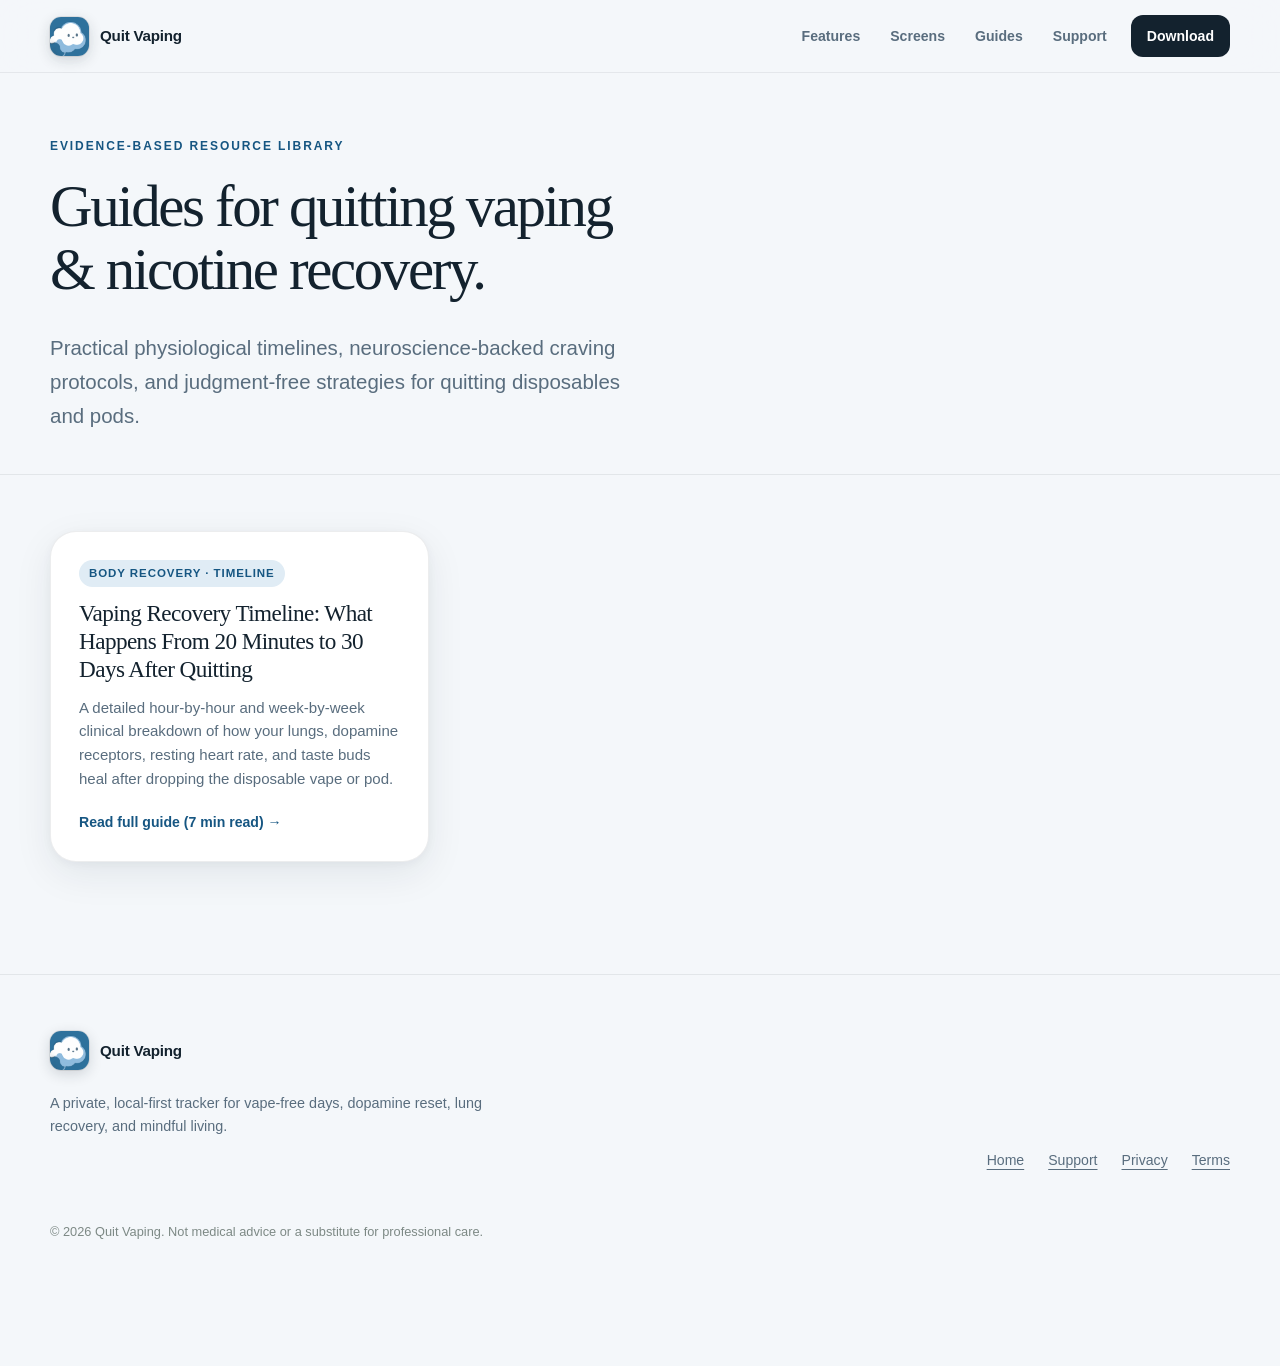
==== guides/index.html @ 52822e3b "feat(website): overhaul UI with Ocean theme, real Quit Vaping screenshots, science bento grid, and d" ====
<!doctype html>
<html lang="en">
  <head>
    <meta charset="utf-8">
    <meta name="viewport" content="width=device-width, initial-scale=1">
    <meta name="referrer" content="origin-when-cross-origin">
    <meta name="apple-itunes-app" content="app-id=6818660091, affiliate-data=pt=1793695638&ct=web_smart_banner, app-argument=https://liuys614.github.io/QuitVaping-Website/guides/index.html">
    <meta name="description" content="Evidence-based guides on nicotine withdrawal timelines, 3-minute urge surfing for vape cravings, dopamine recovery, and kicking disposables.">
    <meta name="theme-color" content="#F4F7FA">
    <link rel="canonical" href="https://liuys614.github.io/QuitVaping-Website/guides/index.html">
    <title>Nicotine Cessation, Lung Healing &amp; Dopamine Reset Guides | Quit Vaping</title>
    <link rel="icon" href="../assets/app-icon.png">
    <link rel="apple-touch-icon" href="../assets/app-icon.png">
    <link rel="stylesheet" href="../styles.css">
  </head>
  <body class="guides-index-page">
    <header class="site-header">
      <nav class="nav container" aria-label="Primary navigation">
        <a class="brand" href="../index.html" aria-label="Quit Vaping home">
          <img src="../assets/app-icon.png" alt="" width="39" height="39">
          <span>Quit Vaping</span>
        </a>
        <div class="nav-links">
          <a href="../index.html#features">Features</a>
          <a href="../index.html#gallery">Screens</a>
          <a href="index.html" aria-current="page">Guides</a>
          <a href="../index.html#support">Support</a>
          <a class="nav-download" data-campaign="web_guides_nav" href="https://apps.apple.com/app/apple-store/id6818660091?pt=1793695638&amp;ct=web_guides_nav&amp;mt=8" target="_blank" rel="noopener">Download</a>
        </div>
      </nav>
    </header>

    <main>
      <section class="guide-hero">
        <div class="container">
          <p class="eyebrow">Evidence-Based Resource Library</p>
          <h1>Guides for quitting vaping &amp; nicotine recovery.</h1>
          <p class="hero-lede">Practical physiological timelines, neuroscience-backed craving protocols, and judgment-free strategies for quitting disposables and pods.</p>
        </div>
      </section>

      <section class="section" style="padding-top: 56px;">
        <div class="container">
          <div class="guides-preview-grid">
            
            <article class="guide-card">
              <span class="guide-tag">Body Recovery · Timeline</span>
              <h3><a href="vaping-recovery-timeline-day-by-day.html">Vaping Recovery Timeline: What Happens From 20 Minutes to 30 Days After Quitting</a></h3>
              <p>A detailed hour-by-hour and week-by-week clinical breakdown of how your lungs, dopamine receptors, resting heart rate, and taste buds heal after dropping the disposable vape or pod.</p>
              <a class="guide-read-link" href="vaping-recovery-timeline-day-by-day.html">Read full guide (7 min read) &rarr;</a>
            </article>
          </div>
        </div>
      </section>
    </main>

    <footer class="site-footer">
      <div class="container footer-content">
        <div class="footer-brand">
          <a class="brand" href="../index.html"><img src="../assets/app-icon.png" alt="" width="32" height="32"><span>Quit Vaping</span></a>
          <p class="footer-copy">A private, local-first tracker for vape-free days, dopamine reset, lung recovery, and mindful living.</p>
        </div>
        <div class="footer-links">
          <a href="../index.html">Home</a>
          <a href="../index.html#support">Support</a>
          <a href="../privacy.html">Privacy</a>
          <a href="../terms.html">Terms</a>
        </div>
        <p class="copyright">&copy; <span data-year>2026</span> Quit Vaping. Not medical advice or a substitute for professional care.</p>
      </div>
    </footer>

    <script src="../script.js"></script>
  </body>
</html>
---- styles.css ----
:root {
  color-scheme: light;
  --ivory: #f4f7fa;          /* Fresh Ice Air Canvas */
  --ivory-deep: #e6edf4;     /* Crisp Sky-Tint Base */
  --ink: #13222e;            /* Deep Oceanic Slate */
  --ink-soft: #233748;       /* Midnight Navy Soft */
  --muted: #596d7e;          /* Clean Air Slate */
  --teal: #237cb6;           /* Ocean Sky Primary Accent (AppTheme.ocean) */
  --teal-dark: #165682;      /* Deep Ocean Cobalt */
  --teal-deep: #0e3451;      /* Deep Sea Navy */
  --sage: #9ec1d8;           /* Pure Air Blue */
  --sage-soft: #e0ecf5;      /* Breath Mist Soft */
  --sand: #e6e0d6;           /* Warm Grounding Pebble */
  --clay: #ca765c;           /* Craving / Pulse Tint */
  --white: #ffffff;
  --shadow: 0 28px 80px rgba(19, 34, 46, 0.12), 0 6px 22px rgba(19, 34, 46, 0.06);
  --shadow-soft: 0 12px 38px rgba(19, 34, 46, 0.08), 0 2px 10px rgba(19, 34, 46, 0.04);
  --content: 1180px;
}

* {
  box-sizing: border-box;
}

html {
  scroll-behavior: smooth;
  scroll-padding-top: 92px;
  overflow-x: clip;
}

body {
  margin: 0;
  width: 100%;
  max-width: 100%;
  overflow-x: clip;
  background: var(--ivory);
  color: var(--ink);
  font-family: Inter, ui-sans-serif, -apple-system, BlinkMacSystemFont, "SF Pro Text", "Segoe UI", sans-serif;
  -webkit-font-smoothing: antialiased;
  line-height: 1.6;
}

a {
  color: inherit;
  text-decoration-thickness: 1px;
  text-underline-offset: 4px;
}

img {
  display: block;
  max-width: 100%;
}

.container {
  width: min(calc(100% - 40px), var(--content));
  margin-inline: auto;
}

.site-header {
  position: sticky;
  top: 0;
  z-index: 50;
  border-bottom: 1px solid rgba(19, 34, 46, 0.07);
  background: rgba(244, 247, 250, 0.90);
  -webkit-backdrop-filter: blur(20px);
  backdrop-filter: blur(20px);
}

.nav {
  min-height: 72px;
  display: flex;
  align-items: center;
  justify-content: space-between;
  gap: 24px;
}

.brand {
  display: inline-flex;
  align-items: center;
  gap: 11px;
  font-size: 0.95rem;
  font-weight: 760;
  letter-spacing: -0.015em;
  text-decoration: none;
}

.brand img {
  width: 39px;
  height: 39px;
  border-radius: 11px;
  box-shadow: 0 4px 14px rgba(19, 34, 46, 0.16);
  outline: 1px solid rgba(0, 0, 0, 0.08);
}

.nav-links {
  display: flex;
  align-items: center;
  gap: 4px;
}

.nav-links a {
  min-height: 42px;
  display: inline-flex;
  align-items: center;
  padding: 0 13px;
  border-radius: 12px;
  color: var(--muted);
  font-size: 0.88rem;
  font-weight: 650;
  text-decoration: none;
  transition: color 180ms ease, background-color 180ms ease, transform 180ms ease;
}

.nav-links a:hover {
  color: var(--ink);
  background: rgba(255, 255, 255, 0.64);
}

.nav-links .nav-download {
  margin-left: 7px;
  padding-inline: 16px;
  background: var(--ink);
  color: white;
}

.nav-links .nav-download:hover {
  background: var(--teal-dark);
  color: white;
}

.nav-links a:active,
.button:active {
  transform: scale(0.96);
}

.hero {
  position: relative;
  overflow: hidden;
  padding: 82px 0 94px;
}

.hero::before {
  position: absolute;
  top: -210px;
  left: calc(50% - 800px);
  width: 620px;
  height: 620px;
  border-radius: 50%;
  background: radial-gradient(circle, rgba(184, 198, 184, 0.45), rgba(184, 198, 184, 0));
  content: "";
  pointer-events: none;
}

.hero-grid {
  display: grid;
  grid-template-columns: minmax(0, 1.06fr) minmax(390px, 0.94fr);
  align-items: center;
  gap: 78px;
}

.hero-copy {
  position: relative;
  z-index: 2;
}

.eyebrow {
  margin: 0 0 20px;
  color: var(--teal-dark);
  font-size: 0.75rem;
  font-weight: 800;
  letter-spacing: 0.16em;
  text-transform: uppercase;
}

h1,
h2,
h3,
p {
  text-wrap: pretty;
}

h1,
h2 {
  text-wrap: balance;
}

h1,
h2 {
  font-family: Georgia, "Times New Roman", serif;
}

h1 {
  max-width: 760px;
  margin: 0;
  font-size: clamp(3.25rem, 6vw, 5.8rem);
  font-weight: 500;
  letter-spacing: -0.055em;
  line-height: 0.96;
}

.hero-lede {
  max-width: 620px;
  margin: 30px 0 0;
  color: var(--muted);
  font-size: clamp(1.05rem, 2vw, 1.28rem);
  line-height: 1.65;
}

.hero-actions {
  display: flex;
  flex-wrap: wrap;
  gap: 12px;
  margin-top: 32px;
}

.button {
  min-height: 54px;
  display: inline-flex;
  align-items: center;
  justify-content: center;
  padding: 0 22px;
  border-radius: 16px;
  font-size: 0.94rem;
  font-weight: 760;
  text-decoration: none;
  transition: color 180ms ease, background-color 180ms ease, box-shadow 180ms ease, transform 180ms ease;
}

.button-primary {
  background: var(--ink);
  color: white;
  box-shadow: 0 11px 28px rgba(19, 34, 46, 0.24);
}

.button-primary:hover {
  background: var(--teal-dark);
  box-shadow: 0 14px 32px rgba(33, 79, 77, 0.3);
}

.button-secondary {
  background: rgba(255, 255, 255, 0.7);
  color: var(--ink);
  box-shadow: inset 0 0 0 1px rgba(19, 34, 46, 0.1);
}

.button-secondary:hover {
  background: white;
}

.button-light {
  background: white;
  color: var(--ink);
  box-shadow: 0 12px 30px rgba(0, 0, 0, 0.15);
}

.button-light:hover {
  background: var(--ivory);
}

.app-store-button {
  min-width: 198px;
  min-height: 64px;
  display: grid;
  grid-template-rows: auto auto;
  align-content: center;
  justify-items: start;
  padding: 10px 22px 11px;
  line-height: 1;
}

.store-kicker {
  font-size: 0.68rem;
  font-weight: 650;
  letter-spacing: 0.02em;
}

.store-name {
  margin-top: 4px;
  font-size: 1.3rem;
  font-weight: 780;
  letter-spacing: -0.025em;
}

.store-note {
  margin: 15px 0 0;
  color: var(--muted);
  font-size: 0.82rem;
}

.hero-trust {
  display: flex;
  flex-wrap: wrap;
  gap: 8px;
  margin: 24px 0 0;
  padding: 0;
  list-style: none;
}

.hero-trust li {
  padding: 7px 11px;
  border: 1px solid rgba(19, 34, 46, 0.09);
  border-radius: 999px;
  background: rgba(255, 255, 255, 0.52);
  color: var(--muted);
  font-size: 0.76rem;
  font-weight: 650;
}

.hero-visual {
  position: relative;
  min-height: 700px;
  display: grid;
  place-items: center;
}

.hero-orbit {
  position: absolute;
  width: 470px;
  height: 470px;
  border-radius: 44% 56% 60% 40% / 44% 44% 56% 56%;
  background: linear-gradient(145deg, rgba(184, 198, 184, 0.72), rgba(234, 223, 210, 0.82));
  transform: rotate(-7deg);
}

.hero-phone {
  position: relative;
  z-index: 2;
  width: min(450px, 94%);
  max-width: 100%;
  height: auto;
  border: 9px solid #151816;
  border-radius: 58px;
  background: #151816;
  box-shadow: 0 42px 96px rgba(19, 34, 46, 0.24), 0 12px 30px rgba(19, 34, 46, 0.15);
  transform: rotate(1.2deg);
}

/* Floating Hero Badges */
.hero-phone-container {
  position: relative;
  z-index: 2;
  display: grid;
  place-items: center;
}

.hero-floating-card {
  position: absolute;
  z-index: 10;
  display: flex;
  align-items: center;
  gap: 12px;
  padding: 12px 18px;
  border-radius: 20px;
  background: rgba(255, 255, 255, 0.94);
  -webkit-backdrop-filter: blur(20px);
  backdrop-filter: blur(20px);
  box-shadow: 0 20px 42px rgba(19, 34, 46, 0.18), 0 3px 8px rgba(19, 34, 46, 0.08);
  border: 1px solid rgba(255, 255, 255, 0.85);
  font-size: 0.82rem;
  color: var(--ink);
  animation: float-gentle 4.5s ease-in-out infinite alternate;
}

.hero-floating-card strong {
  display: block;
  font-size: 0.88rem;
  font-weight: 780;
  letter-spacing: -0.01em;
}

.hero-floating-card span {
  display: block;
  font-size: 0.74rem;
  color: var(--muted);
  font-weight: 600;
}

.floating-icon {
  font-size: 1.45rem;
  line-height: 1;
}

.hero-floating-rem {
  top: 48px;
  left: -100px;
}

.hero-floating-sos {
  bottom: 68px;
  right: -95px;
  animation-delay: 2.2s;
}

@keyframes float-gentle {
  from {
    transform: translateY(0);
  }
  to {
    transform: translateY(-9px);
  }
}

@media (max-width: 1120px) {
  .hero-floating-card {
    display: none;
  }
}

/* ===== Science Section (animated) ===== */
.sci {
  position: relative;
  overflow: hidden;
  padding: 128px 0 120px;
  background: radial-gradient(120% 80% at 50% 0%, #1f4a46 0%, #143533 45%, #0e2624 100%);
  color: #eef3ef;
  isolation: isolate;
}

.sci-glow {
  position: absolute;
  z-index: -1;
  border-radius: 50%;
  filter: blur(90px);
  opacity: 0.55;
  pointer-events: none;
  animation: sci-drift 18s ease-in-out infinite alternate;
}
.sci-glow-a { width: 520px; height: 520px; top: -160px; left: -120px; background: #2f7a6c; }
.sci-glow-b { width: 460px; height: 460px; bottom: -180px; right: -100px; background: #8a6a3c; opacity: 0.35; animation-delay: -9s; }

@keyframes sci-drift {
  from { transform: translate3d(0, 0, 0) scale(1); }
  to { transform: translate3d(60px, 40px, 0) scale(1.12); }
}

.sci-inner { display: grid; gap: 22px; }

.sci-head { max-width: 860px; margin-bottom: 34px; }
.sci-eyebrow {
  margin: 0 0 18px;
  color: #8fd3c3;
  font-size: 0.75rem;
  font-weight: 800;
  letter-spacing: 0.18em;
  text-transform: uppercase;
}
.sci-head h2 {
  margin: 0;
  font-family: Georgia, "Times New Roman", serif;
  font-size: clamp(2.6rem, 5.6vw, 5rem);
  font-weight: 500;
  letter-spacing: -0.05em;
  line-height: 1;
  color: #fbf8f2;
}
.sci-head h2 em {
  font-style: italic;
  color: #a9dccf;
}

.sci-tag {
  display: inline-block;
  margin-bottom: 14px;
  color: #8fd3c3;
  font-size: 0.72rem;
  font-weight: 800;
  letter-spacing: 0.14em;
  text-transform: uppercase;
}

.sci h3 {
  margin: 0 0 18px;
  font-family: Georgia, "Times New Roman", serif;
  font-size: clamp(1.55rem, 2.6vw, 2.2rem);
  font-weight: 500;
  letter-spacing: -0.035em;
  line-height: 1.12;
  color: #fbf8f2;
}

.sci-cite {
  margin: 22px 0 0;
  color: rgba(214, 230, 225, 0.55);
  font-size: 0.74rem;
  line-height: 1.5;
}

/* glass surface shared */
.sci-urge,
.sci-card,
.journey {
  position: relative;
  border-radius: 32px;
  background: linear-gradient(160deg, rgba(255, 255, 255, 0.075), rgba(255, 255, 255, 0.025));
  border: 1px solid rgba(255, 255, 255, 0.09);
  box-shadow: inset 0 1px 0 rgba(255, 255, 255, 0.06), 0 30px 80px rgba(0, 0, 0, 0.25);
  -webkit-backdrop-filter: blur(14px);
  backdrop-filter: blur(14px);
}

/* reveal on scroll */
.reveal {
  opacity: 0;
  transform: translateY(36px);
  transition: opacity 900ms cubic-bezier(0.2, 0.7, 0.2, 1), transform 900ms cubic-bezier(0.2, 0.7, 0.2, 1);
}
.reveal.in-view { opacity: 1; transform: none; }

/* --- 1. Urge curve --- */
.sci-urge {
  display: grid;
  grid-template-columns: minmax(0, 0.8fr) minmax(0, 1.2fr);
  align-items: center;
  gap: 40px;
  padding: 44px;
}

.urge-steps {
  list-style: none;
  margin: 8px 0 0;
  padding: 0;
  display: grid;
  gap: 10px;
}
.urge-steps li {
  display: grid;
  grid-template-columns: 64px 1fr;
  align-items: baseline;
  gap: 12px;
  padding: 12px 16px;
  border-radius: 16px;
  background: rgba(255, 255, 255, 0.03);
  border: 1px solid transparent;
  transition: background 400ms ease, border-color 400ms ease, transform 400ms ease;
}
.urge-steps li b { font-size: 0.95rem; color: #fbf8f2; }
.urge-steps li span { font-size: 0.88rem; color: rgba(225, 236, 232, 0.72); }
.urge-steps li.active {
  background: rgba(127, 209, 191, 0.12);
  border-color: rgba(127, 209, 191, 0.35);
  transform: translateX(6px);
}
.urge-steps li[data-step="rise"].active { background: rgba(240, 180, 106, 0.12); border-color: rgba(240, 180, 106, 0.4); }
.urge-steps li[data-step="peak"].active { background: rgba(243, 211, 155, 0.12); border-color: rgba(243, 211, 155, 0.4); }

.urge-chart { position: relative; margin: 0; }
.urge-chart svg { display: block; width: 100%; height: auto; overflow: visible; }
.urge-grid line { stroke: rgba(255, 255, 255, 0.07); stroke-width: 1; }
.urge-labels text { fill: rgba(225, 236, 232, 0.6); font-size: 14px; font-weight: 700; letter-spacing: 0.06em; text-transform: uppercase; }
.peak-mark { stroke: rgba(243, 211, 155, 0.35); stroke-width: 1.5; stroke-dasharray: 4 6; opacity: 0; transition: opacity 600ms ease 1.4s; }

.urge-line {
  stroke-dasharray: 1000;
  stroke-dashoffset: 1000;
  transition: stroke-dashoffset 2.2s cubic-bezier(0.65, 0, 0.35, 1) 0.2s;
}
.urge-area { opacity: 0; transition: opacity 1.2s ease 1.2s; }
.urge-dot { fill: #fff6e6; opacity: 0; transition: opacity 400ms ease 2.2s; }

.sci-urge.in-view .urge-line { stroke-dashoffset: 0; }
.sci-urge.in-view .urge-area,
.sci-urge.in-view .peak-mark,
.sci-urge.in-view .urge-dot { opacity: 1; }

.urge-chart figcaption {
  display: flex;
  justify-content: space-between;
  margin-top: 6px;
  padding: 0 6px;
  color: rgba(214, 230, 225, 0.45);
  font-size: 0.72rem;
  font-weight: 700;
  letter-spacing: 0.08em;
  text-transform: uppercase;
}

/* --- row --- */
.sci-row {
  display: grid;
  grid-template-columns: 1fr 1fr;
  gap: 22px;
}
.sci-card { padding: 40px; display: flex; flex-direction: column; }

/* --- 2. Breathing orb --- */
.sci-breathe { align-items: center; text-align: center; }
.sci-breathe .sci-tag, .sci-breathe h3 { align-self: stretch; }

.orb {
  --s: 0.62;
  --dur: 1.2s;
  position: relative;
  width: 250px;
  height: 250px;
  margin: 10px auto 22px;
  display: grid;
  place-items: center;
}
.orb-ring {
  position: absolute;
  inset: 0;
  border-radius: 50%;
  transform: scale(var(--s));
  transition: transform var(--dur) cubic-bezier(0.37, 0, 0.63, 1), opacity var(--dur) ease;
}
.orb-ring.r1 { background: radial-gradient(circle, rgba(127, 209, 191, 0.55), rgba(127, 209, 191, 0.12) 70%); }
.orb-ring.r2 { border: 1px solid rgba(127, 209, 191, 0.35); transition-delay: 80ms; }
.orb-ring.r3 { border: 1px solid rgba(127, 209, 191, 0.16); transition-delay: 160ms; }
.orb[data-phase="inhale"] .orb-ring.r1 { transform: scale(0.94); }
.orb[data-phase="inhale"] .orb-ring.r2 { transform: scale(1.04); }
.orb[data-phase="inhale"] .orb-ring.r3 { transform: scale(1.14); }
.orb[data-phase="exhale"] .orb-ring,
.orb[data-phase="idle"] .orb-ring { transform: scale(var(--s)); }
.orb[data-phase="idle"] .orb-ring.r1 { animation: orb-idle 4s ease-in-out infinite; }

@keyframes orb-idle {
  0%, 100% { transform: scale(0.6); }
  50% { transform: scale(0.68); }
}

.orb-core {
  position: relative;
  z-index: 2;
  width: 128px;
  height: 128px;
  border-radius: 50%;
  display: grid;
  place-content: center;
  gap: 2px;
  background: radial-gradient(circle at 35% 30%, #fffaf0, #e7efe9 70%);
  box-shadow: 0 18px 40px rgba(0, 0, 0, 0.3), inset 0 -6px 14px rgba(19, 34, 46, 0.12);
  color: #173f3d;
}
.orb-label { font-size: 1.05rem; font-weight: 800; letter-spacing: -0.01em; }
.orb-count { font-size: 0.8rem; font-weight: 700; color: #5f7470; font-variant-numeric: tabular-nums; }

.orb-btn {
  min-height: 46px;
  padding: 0 24px;
  border: 0;
  border-radius: 999px;
  background: #f7f3ea;
  color: #173f3d;
  font: inherit;
  font-size: 0.9rem;
  font-weight: 780;
  cursor: pointer;
  transition: transform 180ms ease, background 180ms ease;
}
.orb-btn:hover { background: #fff; }
.orb-btn:active { transform: scale(0.96); }

/* --- 3. Stats --- */
.stat-list {
  list-style: none;
  margin: 6px 0 0;
  padding: 0;
  display: grid;
  gap: 4px;
}
.stat-list li {
  display: flex;
  align-items: baseline;
  gap: 18px;
  padding: 18px 0;
  border-bottom: 1px solid rgba(255, 255, 255, 0.08);
}
.stat-list li:last-child { border-bottom: 0; }
.stat-list b {
  min-width: 150px;
  font-family: Georgia, "Times New Roman", serif;
  font-size: clamp(2.6rem, 4.4vw, 3.6rem);
  font-weight: 500;
  letter-spacing: -0.04em;
  line-height: 1;
  color: #f3d39b;
  font-variant-numeric: tabular-nums;
  display: inline-flex;
  align-items: baseline;
}
.stat-list b .count {
  font: inherit;
  font-size: inherit;
  color: inherit;
}
.stat-list li:nth-child(2) b { color: #a9dccf; }
.stat-list li:nth-child(3) b { color: #fbf8f2; }
.stat-list .stat-desc { color: rgba(225, 236, 232, 0.75); font-size: 0.98rem; }

/* --- 4. Journey --- */
.journey { padding: 44px 44px 36px; }
.journey-head { margin-bottom: 18px; }
.journey-track {
  position: relative;
  display: grid;
  grid-template-columns: repeat(8, minmax(110px, 1fr));
  gap: 8px;
  overflow-x: auto;
  padding: 10px 4px 8px;
  scrollbar-width: none;
}
.journey-track::-webkit-scrollbar { display: none; }
.journey-line {
  position: absolute;
  left: 50px;
  right: 50px;
  top: 74px;
  height: 2px;
  background: rgba(255, 255, 255, 0.08);
  border-radius: 2px;
}
.journey-fill {
  display: block;
  height: 100%;
  width: 0;
  border-radius: inherit;
  background: linear-gradient(90deg, #f0b46a, #7fd1bf);
  box-shadow: 0 0 14px rgba(127, 209, 191, 0.6);
  transition: width 2.6s cubic-bezier(0.65, 0, 0.35, 1) 0.3s;
}
.journey.in-view .journey-fill { width: 100%; }

.jnode {
  position: relative;
  z-index: 1;
  display: flex;
  flex-direction: column;
  align-items: center;
  text-align: center;
  opacity: 0;
  transform: translateY(18px) scale(0.92);
  transition: opacity 700ms ease, transform 700ms cubic-bezier(0.34, 1.56, 0.64, 1);
  transition-delay: calc(0.35s + var(--i) * 0.3s);
}
.journey.in-view .jnode { opacity: 1; transform: none; }
.jnode img {
  width: 128px;
  height: 128px;
  object-fit: contain;
  padding: 18px;
  border-radius: 50%;
  background: radial-gradient(circle at 50% 40%, rgba(255, 255, 255, 0.16), rgba(255, 255, 255, 0.03) 70%);
  border: 1px solid rgba(255, 255, 255, 0.1);
  filter: drop-shadow(0 10px 18px rgba(0, 0, 0, 0.3));
  animation: jnode-float 6s ease-in-out infinite;
  animation-delay: calc(var(--i) * -0.7s);
}
.jnode:hover img { border-color: rgba(127, 209, 191, 0.55); }
.jnode b { margin-top: 12px; font-size: 1.05rem; color: #fbf8f2; }
.jnode span { margin-top: 2px; font-size: 0.8rem; color: rgba(225, 236, 232, 0.66); line-height: 1.35; max-width: 120px; }

@keyframes jnode-float {
  0%, 100% { transform: translateY(0); }
  50% { transform: translateY(-6px); }
}

@media (max-width: 960px) {
  .sci-urge { grid-template-columns: 1fr; padding: 32px 26px; }
  .sci-row { grid-template-columns: 1fr; }
  .sci-card, .journey { padding: 32px 26px; }
  .journey-track { grid-template-columns: repeat(8, 120px); scroll-snap-type: x mandatory; }
  .jnode { scroll-snap-align: center; }
}

@media (prefers-reduced-motion: reduce) {
  .reveal, .jnode { opacity: 1; transform: none; transition: none; }
  .urge-line { stroke-dashoffset: 0; transition: none; }
  .urge-area, .urge-dot, .peak-mark { opacity: 1; transition: none; }
  .journey-fill { width: 100%; transition: none; }
  .sci-glow, .jnode img, .orb-ring { animation: none !important; }
}

/* Comparison Section */
.comparison-section {
  padding: 110px 0;
  background: var(--ivory-deep);
}

.compare-grid {
  display: grid;
  grid-template-columns: 1fr 1fr;
  gap: 26px;
}

@media (max-width: 780px) {
  .compare-grid {
    grid-template-columns: 1fr;
  }
}

.compare-card {
  padding: 42px 38px;
  border-radius: 34px;
}

.compare-old {
  background: rgba(234, 223, 210, 0.55);
  border: 1px dashed rgba(19, 34, 46, 0.24);
  color: #515e5a;
}

.compare-new {
  background: var(--ink);
  color: #f7f5f0;
  box-shadow: var(--shadow);
}

.compare-card h3 {
  margin: 0 0 24px;
  font-family: Georgia, "Times New Roman", serif;
  font-size: 1.85rem;
  font-weight: 500;
  letter-spacing: -0.035em;
}

.compare-new h3 {
  color: white;
}

.compare-list {
  list-style: none;
  padding: 0;
  margin: 0;
  display: flex;
  flex-direction: column;
  gap: 18px;
}

.compare-list li {
  display: flex;
  align-items: flex-start;
  gap: 14px;
  font-size: 0.96rem;
  line-height: 1.5;
}

.compare-list .icon-bad {
  color: #c04535;
  font-size: 1.15rem;
  flex-shrink: 0;
  line-height: 1.3;
}

.compare-list .icon-good {
  color: #4ed3bc;
  font-size: 1.15rem;
  flex-shrink: 0;
  line-height: 1.3;
}

.compare-list strong {
  display: block;
  font-weight: 750;
}

.compare-list span {
  font-size: 0.86rem;
  color: #6a7975;
}

.compare-new .compare-list span {
  color: #a5b9b3;
}


.proof-strip {
  border-block: 1px solid rgba(19, 34, 46, 0.08);
  background: rgba(255, 255, 255, 0.44);
}

.proof-grid {
  display: grid;
  grid-template-columns: repeat(4, 1fr);
}

.proof-item {
  min-height: 142px;
  padding: 31px 28px;
}

.proof-item + .proof-item {
  border-left: 1px solid rgba(19, 34, 46, 0.08);
}

.proof-item strong {
  display: block;
  margin-bottom: 5px;
  font-size: 1rem;
}

.proof-item span {
  color: var(--muted);
  font-size: 0.88rem;
  line-height: 1.5;
}

.section {
  padding: 112px 0;
}

.section-heading {
  max-width: 790px;
  margin-bottom: 54px;
}

.section-heading h2,
.gallery-heading h2,
.privacy-copy h2,
.legal-hero h1 {
  margin: 0;
  font-size: clamp(2.65rem, 5.5vw, 5rem);
  font-weight: 500;
  letter-spacing: -0.055em;
  line-height: 0.98;
}

.section-heading p,
.gallery-heading > p,
.privacy-copy > p {
  margin: 20px 0 0;
  color: var(--muted);
  font-size: 1.06rem;
}

.feature-grid {
  display: grid;
  grid-template-columns: repeat(2, 1fr);
  gap: 18px;
}

.feature-card {
  min-height: 315px;
  display: flex;
  flex-direction: column;
  padding: 30px;
  border-radius: 30px;
  background: rgba(255, 253, 250, 0.82);
  box-shadow: var(--shadow-soft);
}

.feature-card:nth-child(2) {
  background: var(--sage-soft);
}

.feature-card:nth-child(3) {
  background: var(--sand);
}

.feature-card:nth-child(4) {
  background: var(--ink);
  color: white;
}

.feature-number {
  color: var(--teal-dark);
  font-size: 0.72rem;
  font-weight: 800;
  letter-spacing: 0.14em;
}

.feature-card:nth-child(4) .feature-number {
  color: #9bc6bd;
}

.feature-card h3 {
  max-width: 460px;
  margin: auto 0 10px;
  font-family: Georgia, "Times New Roman", serif;
  font-size: clamp(1.65rem, 3vw, 2.45rem);
  font-weight: 500;
  letter-spacing: -0.04em;
  line-height: 1.08;
}

.feature-card p {
  max-width: 500px;
  margin: 0;
  color: var(--muted);
  font-size: 0.95rem;
}

.feature-card:nth-child(4) p {
  color: #b9c7c2;
}

.gallery-section {
  overflow: hidden;
  background: var(--teal-deep);
  color: #fbf6ee;
}

.gallery-section .eyebrow,
.privacy-section .eyebrow {
  color: #9fc9bf;
}

.gallery-heading {
  display: grid;
  grid-template-columns: minmax(0, 1.2fr) minmax(260px, 0.8fr);
  align-items: end;
  gap: 70px;
  margin-bottom: 50px;
}

.gallery-heading > p {
  margin: 0;
  color: #b8c8c3;
}

.story-gallery {
  width: 100%;
  max-width: 100vw;
  display: flex;
  gap: 20px;
  overflow-x: auto;
  overscroll-behavior-inline: contain;
  scroll-snap-type: x mandatory;
  scroll-padding-inline: max(20px, calc((100vw - var(--content)) / 2));
  padding: 0 max(20px, calc((100vw - var(--content)) / 2)) 30px;
  scrollbar-color: rgba(255, 255, 255, 0.3) transparent;
  scrollbar-width: thin;
}

.story-card {
  width: clamp(260px, 26vw, 330px);
  flex: 0 0 auto;
  margin: 0;
  overflow: hidden;
  scroll-snap-align: start;
  border-radius: 28px;
  background: var(--ivory);
  box-shadow: 0 22px 60px rgba(0, 0, 0, 0.25);
}

.story-pair {
  width: clamp(520px, 52vw, 660px);
  flex: 0 0 auto;
  display: flex;
  overflow: hidden;
  scroll-snap-align: start;
  border-radius: 28px;
  background: var(--ivory);
  box-shadow: 0 22px 60px rgba(0, 0, 0, 0.25);
}

.story-pair .story-card {
  width: 50%;
  flex: 1 1 0;
  overflow: visible;
  scroll-snap-align: none;
  border-radius: 0;
  box-shadow: none;
}

.story-card img {
  display: block;
  width: 100%;
  height: auto;
}

.privacy-section {
  overflow: hidden;
  background: var(--ink);
  color: #f8f4ed;
}

.privacy-grid {
  display: grid;
  grid-template-columns: minmax(0, 1.05fr) minmax(330px, 0.75fr);
  align-items: center;
  gap: 90px;
}

.privacy-copy > p {
  max-width: 650px;
  color: #b8c6c1;
}

.assurance-list {
  display: grid;
  grid-template-columns: repeat(2, 1fr);
  gap: 12px;
  margin-top: 34px;
}

.assurance-list > div {
  padding: 18px;
  border: 1px solid rgba(255, 255, 255, 0.08);
  border-radius: 18px;
  background: rgba(255, 255, 255, 0.045);
}

.assurance-list strong,
.assurance-list span {
  display: block;
}

.assurance-list strong {
  font-size: 0.92rem;
}

.assurance-list span {
  margin-top: 4px;
  color: #aab9b4;
  font-size: 0.8rem;
  line-height: 1.45;
}

.text-link {
  display: inline-flex;
  align-items: center;
  gap: 8px;
  margin-top: 30px;
  color: #d7e9e4;
  font-weight: 720;
  text-decoration: none;
}

.text-link:hover {
  color: white;
}

.privacy-phone-wrap {
  position: relative;
  min-height: 660px;
  display: grid;
  place-items: center;
}

.privacy-phone-wrap::before {
  position: absolute;
  width: 430px;
  height: 430px;
  border-radius: 50%;
  background: rgba(35, 124, 182, 0.22);
  content: "";
}

.privacy-phone {
  position: relative;
  z-index: 1;
  width: min(430px, 94%);
  max-width: 100%;
  height: auto;
  border: 8px solid #111412;
  border-radius: 52px;
  box-shadow: 0 36px 84px rgba(0, 0, 0, 0.34);
  transform: rotate(2deg);
}

.cta-section {
  padding: 96px 0;
}

.cta-card {
  position: relative;
  overflow: hidden;
  display: grid;
  grid-template-columns: minmax(0, 1fr) auto;
  align-items: center;
  gap: 50px;
  padding: 66px;
  border-radius: 40px;
  background: linear-gradient(135deg, #285955, #173f3d);
  color: white;
  box-shadow: var(--shadow);
}

.cta-card::after {
  position: absolute;
  right: -120px;
  bottom: -190px;
  width: 470px;
  height: 470px;
  border: 86px solid rgba(255, 255, 255, 0.07);
  border-radius: 50%;
  content: "";
}

.cta-card > * {
  position: relative;
  z-index: 1;
}

.cta-card .eyebrow {
  color: #acd0c8;
}

.cta-card h2 {
  max-width: 760px;
  margin: 0;
  font-size: clamp(2.65rem, 5vw, 4.65rem);
  font-weight: 500;
  letter-spacing: -0.055em;
  line-height: 0.98;
}

.cta-card p {
  max-width: 590px;
  margin: 20px 0 0;
  color: #c0d0cb;
}

.support-section {
  padding-top: 104px;
  background: var(--ivory-deep);
}

.support-heading {
  max-width: 850px;
}

.support-inline-grid {
  display: grid;
  grid-template-columns: 0.82fr 1.18fr;
  align-items: start;
  gap: 20px;
}

.support-inline-grid .support-card {
  height: 100%;
}

.support-inline-grid .eyebrow {
  margin-bottom: 14px;
}

.support-inline-grid h3 {
  margin: 0 0 12px;
  font-family: Georgia, "Times New Roman", serif;
  font-size: clamp(1.8rem, 3vw, 2.55rem);
  font-weight: 500;
  letter-spacing: -0.04em;
  line-height: 1.05;
}

.contact-card > p:not(.eyebrow):not(.support-email) {
  color: var(--muted);
}

.support-email {
  margin: 16px 0 0;
  color: var(--muted);
  font-size: 0.82rem;
}

.site-footer {
  padding: 56px 0 40px;
  border-top: 1px solid rgba(19, 34, 46, 0.08);
}

.footer-grid {
  display: grid;
  grid-template-columns: 1fr auto;
  align-items: start;
  gap: 32px;
}

.footer-copy {
  max-width: 470px;
  margin: 14px 0 0;
  color: var(--muted);
  font-size: 0.9rem;
}

.footer-links {
  display: flex;
  flex-wrap: wrap;
  justify-content: flex-end;
  gap: 8px 24px;
}

.footer-links a {
  min-height: 44px;
  display: inline-flex;
  align-items: center;
  color: var(--muted);
  font-size: 0.88rem;
}

.copyright {
  margin: 40px 0 0;
  color: #7d8985;
  font-size: 0.8rem;
}

/* Legal and support pages */
.legal-hero {
  padding: 88px 0 52px;
}

.legal-hero p {
  max-width: 700px;
  margin: 22px 0 0;
  color: var(--muted);
  font-size: 1.08rem;
}

.legal-meta {
  margin-top: 24px;
  color: #7d8985;
  font-size: 0.86rem;
  font-variant-numeric: tabular-nums;
}

.legal-layout {
  display: grid;
  grid-template-columns: 230px minmax(0, 760px);
  gap: 72px;
  align-items: start;
  padding-bottom: 112px;
}

.legal-toc {
  position: sticky;
  top: 104px;
  display: grid;
  gap: 3px;
}

.legal-toc strong {
  margin-bottom: 8px;
  font-size: 0.76rem;
  letter-spacing: 0.12em;
  text-transform: uppercase;
}

.legal-toc a {
  min-height: 40px;
  display: flex;
  align-items: center;
  padding: 0 10px;
  border-radius: 10px;
  color: var(--muted);
  font-size: 0.86rem;
  text-decoration: none;
}

.legal-toc a:hover {
  background: rgba(255, 255, 255, 0.58);
  color: var(--ink);
}

.legal-content {
  padding: 42px 48px;
  border-radius: 30px;
  background: rgba(255, 253, 250, 0.76);
  box-shadow: var(--shadow-soft);
}

.legal-content section + section {
  padding-top: 34px;
}

.legal-content h2 {
  margin: 0 0 12px;
  font-family: inherit;
  font-size: 1.35rem;
  font-weight: 760;
  letter-spacing: -0.025em;
}

.legal-content h3 {
  margin: 22px 0 8px;
  font-size: 1rem;
}

.legal-content p,
.legal-content li {
  color: #4f5d59;
  font-size: 0.96rem;
}

.legal-content ul {
  padding-left: 1.25rem;
}

.legal-callout {
  padding: 18px 20px;
  border-radius: 18px;
  background: var(--sage-soft);
  color: var(--ink) !important;
}

.support-grid {
  display: grid;
  grid-template-columns: 0.85fr 1.15fr;
  gap: 22px;
  padding-bottom: 112px;
}

.support-card {
  padding: 34px;
  border-radius: 28px;
  background: rgba(255, 253, 250, 0.8);
  box-shadow: var(--shadow-soft);
}

.support-card h2 {
  margin: 0 0 12px;
  font-family: inherit;
  font-size: 1.45rem;
  font-weight: 760;
  letter-spacing: -0.03em;
}

.support-card p {
  color: var(--muted);
}

.support-card .button {
  margin-top: 10px;
}

.faq details {
  border-top: 1px solid rgba(19, 34, 46, 0.09);
}

.faq details:last-child {
  border-bottom: 1px solid rgba(19, 34, 46, 0.09);
}

.faq summary {
  min-height: 62px;
  display: flex;
  align-items: center;
  justify-content: space-between;
  gap: 16px;
  cursor: pointer;
  font-weight: 700;
  list-style: none;
}

.faq summary::-webkit-details-marker {
  display: none;
}

.faq summary::after {
  color: var(--teal);
  content: "+";
  font-size: 1.35rem;
  font-weight: 400;
}

.faq details[open] summary::after {
  content: "−";
}

.faq details p {
  margin: -2px 0 22px;
  color: var(--muted);
}

:focus-visible {
  outline: 3px solid rgba(35, 124, 182, 0.42);
  outline-offset: 3px;
}

@media (prefers-reduced-motion: reduce) {
  html {
    scroll-behavior: auto;
  }

  *,
  *::before,
  *::after {
    animation-duration: 0.01ms !important;
    animation-iteration-count: 1 !important;
    transition-duration: 0.01ms !important;
  }
}

@media (max-width: 1120px) {
  .hero-grid,
  .privacy-grid,
  .support-grid {
    grid-template-columns: 1fr;
  }

  .hero-grid {
    gap: 28px;
  }

  .hero-copy {
    max-width: 760px;
    margin-inline: auto;
    text-align: center;
  }

  .hero-actions,
  .hero-trust {
    justify-content: center;
  }

  .store-note {
    text-align: center;
  }

  .hero-visual {
    min-height: 590px;
  }

  .hero-phone {
    width: min(clamp(340px, 38vw, 420px), 84%);
    border-width: 8px;
    border-radius: 52px;
    aspect-ratio: 540 / 1174;
    height: auto;
  }

  .proof-grid {
    grid-template-columns: repeat(2, 1fr);
  }

  .proof-item:nth-child(3) {
    border-left: 0;
    border-top: 1px solid rgba(19, 34, 46, 0.08);
  }

  .proof-item:nth-child(4) {
    border-top: 1px solid rgba(19, 34, 46, 0.08);
  }

  .gallery-heading {
    grid-template-columns: 1fr;
    gap: 20px;
  }

  .gallery-heading > p {
    max-width: 650px;
  }

  .privacy-grid {
    gap: 36px;
  }

  .support-inline-grid {
    grid-template-columns: 1fr;
  }

  .privacy-phone-wrap {
    order: -1;
    min-height: 520px;
  }

  .privacy-phone {
    width: min(clamp(320px, 35vw, 400px), 84%);
    border-width: 7px;
    border-radius: 48px;
    aspect-ratio: 540 / 1174;
    height: auto;
  }

  .cta-card {
    grid-template-columns: 1fr;
  }

  .cta-card .app-store-button {
    width: max-content;
  }

  .legal-layout {
    grid-template-columns: 1fr;
    gap: 24px;
  }

  .legal-toc {
    position: static;
    grid-template-columns: repeat(2, 1fr);
  }

  .legal-toc strong {
    grid-column: 1 / -1;
  }
}

@media (max-width: 680px) {
  .container {
    width: min(calc(100% - 28px), var(--content));
  }

  .nav {
    min-height: 64px;
  }

  .brand span {
    display: none;
  }

  .nav-links a:not(.nav-download) {
    display: none;
  }

  .nav-links .nav-download {
    min-height: 40px;
    margin-left: 0;
  }

  .hero {
    padding: 62px 0 72px;
  }

  h1 {
    font-size: clamp(3.25rem, 16vw, 5.2rem);
  }

  .hero-actions,
  .hero-actions .button {
    width: 100%;
  }

  .app-store-button {
    justify-items: center;
  }

  .store-note {
    text-align: center;
  }

  .hero-visual {
    min-height: 520px;
  }

  .hero-orbit {
    width: 350px;
    height: 350px;
  }

  .hero-phone {
    width: 290px;
    border-width: 7px;
    border-radius: 48px;
    transform: none;
  }


  .proof-grid,
  .feature-grid,
  .assurance-list {
    grid-template-columns: 1fr;
  }

  .proof-item {
    min-height: auto;
    padding: 22px 7px;
  }

  .proof-item + .proof-item,
  .proof-item:nth-child(3),
  .proof-item:nth-child(4) {
    border-top: 1px solid rgba(19, 34, 46, 0.08);
    border-left: 0;
  }

  .section {
    padding: 78px 0;
  }

  .section-heading h2,
  .gallery-heading h2,
  .privacy-copy h2,
  .legal-hero h1 {
    font-size: clamp(2.6rem, 13vw, 4.2rem);
  }

  .feature-card {
    min-height: 280px;
    padding: 26px;
  }

  .story-gallery {
    scroll-padding-inline: 14px;
    padding-inline: 14px;
  }

  .story-card {
    width: min(78vw, 285px);
  }

  .story-pair {
    width: min(156vw, 570px);
  }

  .privacy-phone-wrap {
    min-height: 470px;
  }

  .privacy-phone-wrap::before {
    width: 330px;
    height: 330px;
  }

  .privacy-phone {
    width: 275px;
    border-radius: 46px;
    transform: none;
  }

  .cta-section {
    padding: 64px 0;
  }

  .cta-card,
  .legal-content,
  .support-card {
    padding: 28px;
    border-radius: 28px;
  }

  .cta-card .app-store-button {
    width: 100%;
  }

  .footer-grid {
    grid-template-columns: 1fr;
  }

  .footer-links {
    justify-content: flex-start;
  }

  .legal-hero {
    padding-top: 64px;
  }

  .legal-toc {
    grid-template-columns: 1fr;
  }
}


/* ==========================================================================
   Programmatic SEO Guides Architecture
   ========================================================================== */

body {
  padding-bottom: 84px;
}

/* Guides Preview & Index Grid */
.guides-preview-section {
  background: rgba(255, 255, 255, 0.45);
  border-top: 1px solid rgba(19, 34, 46, 0.07);
}

.guides-preview-grid {
  display: grid;
  grid-template-columns: repeat(auto-fill, minmax(320px, 1fr));
  gap: 22px;
}

.guide-card {
  display: flex;
  flex-direction: column;
  padding: 28px;
  border-radius: 26px;
  background: var(--white);
  border: 1px solid rgba(19, 34, 46, 0.08);
  box-shadow: var(--shadow-soft);
  transition: transform 180ms ease, box-shadow 180ms ease;
}

.guide-card:hover {
  transform: translateY(-3px);
  box-shadow: var(--shadow);
}

.guide-tag {
  display: inline-block;
  width: max-content;
  margin-bottom: 12px;
  padding: 4px 10px;
  border-radius: 999px;
  background: var(--sage-soft);
  color: var(--teal-dark);
  font-size: 0.72rem;
  font-weight: 800;
  letter-spacing: 0.08em;
  text-transform: uppercase;
}

.guide-card h3 {
  margin: 0 0 12px;
  font-family: Georgia, "Times New Roman", serif;
  font-size: 1.45rem;
  font-weight: 500;
  line-height: 1.22;
  letter-spacing: -0.025em;
}

.guide-card h3 a {
  text-decoration: none;
}

.guide-card h3 a:hover {
  color: var(--teal-dark);
}

.guide-card p {
  margin: 0 0 20px;
  color: var(--muted);
  font-size: 0.94rem;
  line-height: 1.58;
  flex-grow: 1;
}

.guide-read-link {
  color: var(--teal-dark);
  font-size: 0.88rem;
  font-weight: 760;
  text-decoration: none;
}

/* Individual SEO Guide Article Layout */
.guide-hero {
  padding: 64px 0 42px;
  border-bottom: 1px solid rgba(19, 34, 46, 0.08);
}

.guide-breadcrumb {
  margin-bottom: 18px;
  color: var(--muted);
  font-size: 0.84rem;
}

.guide-breadcrumb a {
  color: var(--teal-dark);
  text-decoration: none;
  font-weight: 650;
}

.guide-hero h1 {
  max-width: 880px;
  font-size: clamp(2.35rem, 4.6vw, 3.85rem);
  line-height: 1.06;
  letter-spacing: -0.04em;
}

.guide-meta {
  display: flex;
  flex-wrap: wrap;
  gap: 14px;
  margin-top: 20px;
  color: var(--muted);
  font-size: 0.85rem;
}

.guide-layout {
  display: grid;
  grid-template-columns: minmax(0, 760px) minmax(260px, 340px);
  justify-content: space-between;
  align-items: start;
  gap: 48px;
  padding: 52px 0 88px;
}

.guide-article {
  background: var(--white);
  padding: clamp(24px, 4vw, 48px);
  border-radius: 30px;
  border: 1px solid rgba(19, 34, 46, 0.07);
  box-shadow: var(--shadow-soft);
}

.guide-article h2 {
  margin: 42px 0 14px;
  font-size: clamp(1.65rem, 2.8vw, 2.2rem);
  line-height: 1.15;
  letter-spacing: -0.03em;
}

.guide-article h2:first-child {
  margin-top: 0;
}

.guide-article h3 {
  margin: 28px 0 10px;
  font-size: 1.22rem;
  font-weight: 750;
}

.guide-article p,
.guide-article li {
  color: var(--ink-soft);
  font-size: 1.04rem;
  line-height: 1.72;
}

.guide-article ul,
.guide-article ol {
  padding-left: 22px;
  margin: 14px 0 22px;
}

.guide-article li + li {
  margin-top: 8px;
}

.guide-callout {
  margin: 26px 0;
  padding: 22px 24px;
  border-left: 4px solid var(--teal);
  border-radius: 0 18px 18px 0;
  background: var(--sage-soft);
}

.guide-callout strong {
  display: block;
  margin-bottom: 6px;
  color: var(--teal-dark);
}

.guide-table-wrap {
  overflow-x: auto;
  margin: 26px 0;
  border-radius: 18px;
  border: 1px solid rgba(19, 34, 46, 0.1);
}

.guide-table {
  width: 100%;
  border-collapse: collapse;
  font-size: 0.93rem;
}

.guide-table th,
.guide-table td {
  padding: 13px 16px;
  text-align: left;
  border-bottom: 1px solid rgba(19, 34, 46, 0.08);
}

.guide-table th {
  background: var(--ivory-deep);
  font-weight: 760;
  color: var(--ink);
}

.guide-table tr:last-child td {
  border-bottom: 0;
}

/* Contextual In-Article App Conversion Card */
.app-pitch-card {
  margin: 36px 0;
  padding: 28px;
  border-radius: 26px;
  background: linear-gradient(135deg, var(--teal-deep), var(--ink));
  color: #f8f5ef;
  display: grid;
  grid-template-columns: 1fr 180px;
  align-items: center;
  gap: 24px;
  box-shadow: var(--shadow);
}

.app-pitch-card .eyebrow {
  color: #9fc9bf;
  margin-bottom: 10px;
}

.app-pitch-card h3 {
  margin: 0 0 10px;
  font-family: Georgia, "Times New Roman", serif;
  font-size: 1.65rem;
  font-weight: 500;
  color: white;
}

.app-pitch-card p {
  margin: 0 0 20px;
  color: #c7d5d0;
  font-size: 0.95rem;
  line-height: 1.55;
}

.app-pitch-card img {
  width: 100%;
  border-radius: 18px;
  box-shadow: 0 14px 34px rgba(0, 0, 0, 0.35);
}

.guide-sidebar {
  position: sticky;
  top: 96px;
  display: flex;
  flex-direction: column;
  gap: 20px;
}

.sidebar-card {
  padding: 24px;
  border-radius: 24px;
  background: var(--white);
  border: 1px solid rgba(19, 34, 46, 0.08);
  box-shadow: var(--shadow-soft);
}

.sidebar-card h3 {
  margin: 0 0 10px;
  font-family: Georgia, "Times New Roman", serif;
  font-size: 1.35rem;
}

.sidebar-card p {
  margin: 0 0 16px;
  color: var(--muted);
  font-size: 0.9rem;
}

.toc-card {
  padding: 24px 26px;
}

.toc-list {
  list-style: none;
  padding: 0;
  margin: 0;
  display: flex;
  flex-direction: column;
  gap: 12px;
}

.toc-list li a {
  display: block;
  color: var(--ink-soft);
  text-decoration: none;
  font-size: 0.92rem;
  line-height: 1.45;
  transition: color 0.15s ease, transform 0.15s ease;
  position: relative;
  padding-left: 14px;
}

.toc-list li a::before {
  content: "";
  position: absolute;
  left: 0;
  top: 8px;
  width: 5px;
  height: 5px;
  border-radius: 50%;
  background: var(--teal);
  opacity: 0.55;
  transition: opacity 0.15s ease, transform 0.15s ease;
}

.toc-list li a:hover {
  color: var(--teal-dark);
  transform: translateX(2px);
}

.toc-list li a:hover::before {
  opacity: 1;
  transform: scale(1.3);
}

.guide-article h2[id] {
  scroll-margin-top: 100px;
}

.sidebar-card img.sidebar-preview {
  width: 100%;
  max-width: 210px;
  margin: 0 auto 16px;
  border-radius: 20px;
}

@media (max-width: 980px) {
  .guide-layout {
    grid-template-columns: 1fr;
  }
  .guide-sidebar {
    position: static;
  }
}

@media (max-width: 680px) {
  .app-pitch-card {
    grid-template-columns: 1fr;
    text-align: center;
  }
  .app-pitch-card img {
    max-width: 200px;
    margin: 0 auto;
  }
}
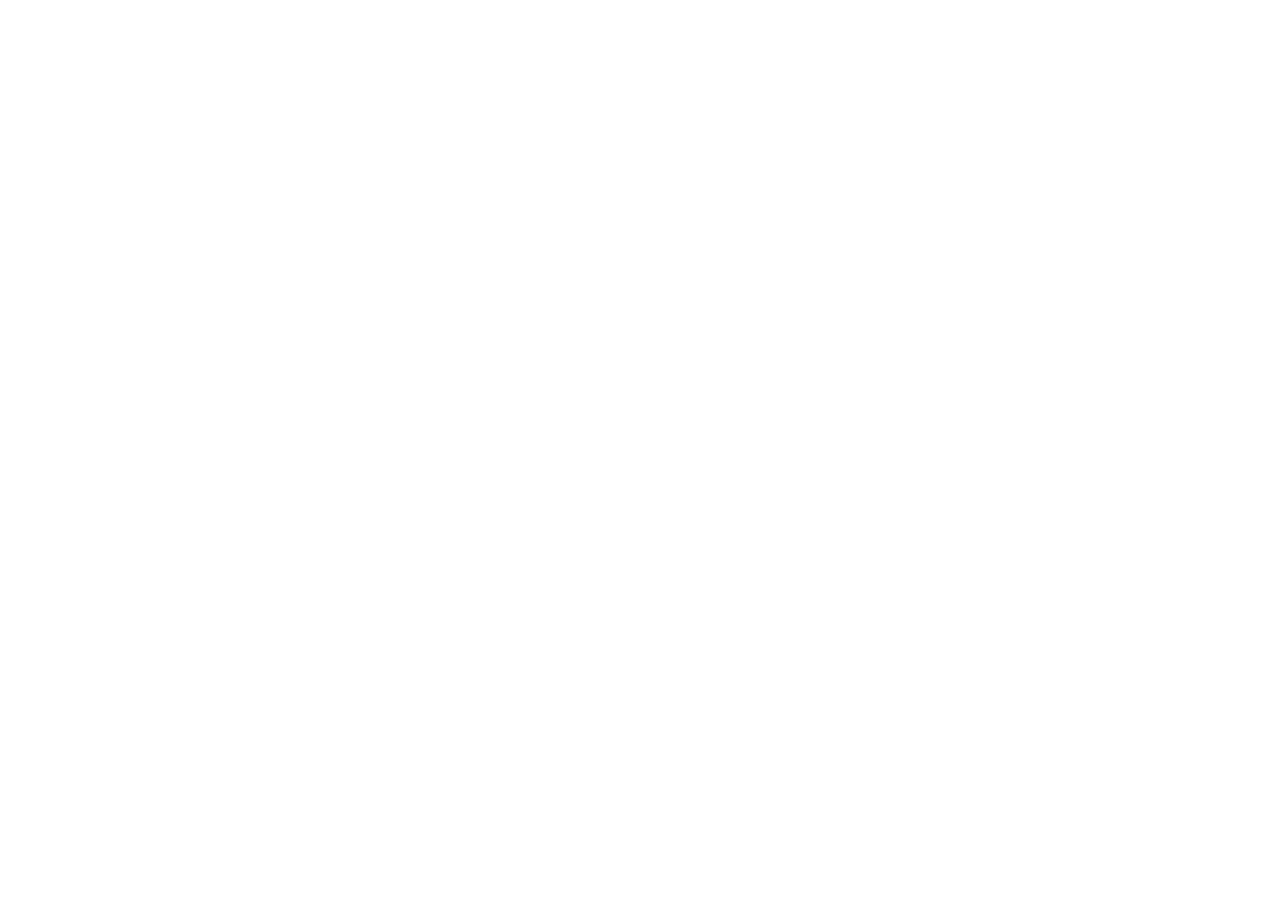
==== commit e0be5395: "Deprecate repo and redirect all pages to https://ysliustudio.com/quit-vaping/" ====
--- a/guides/index.html
+++ b/guides/index.html
@@ -1,75 +1,15 @@
-<!doctype html>
+<!DOCTYPE html>
 <html lang="en">
-  <head>
-    <meta charset="utf-8">
-    <meta name="viewport" content="width=device-width, initial-scale=1">
-    <meta name="referrer" content="origin-when-cross-origin">
-    <meta name="apple-itunes-app" content="app-id=6818660091, affiliate-data=pt=1793695638&ct=web_smart_banner, app-argument=https://liuys614.github.io/QuitVaping-Website/guides/index.html">
-    <meta name="description" content="Evidence-based guides on nicotine withdrawal timelines, 3-minute urge surfing for vape cravings, dopamine recovery, and kicking disposables.">
-    <meta name="theme-color" content="#F4F7FA">
-    <link rel="canonical" href="https://liuys614.github.io/QuitVaping-Website/guides/index.html">
-    <title>Nicotine Cessation, Lung Healing &amp; Dopamine Reset Guides | Quit Vaping</title>
-    <link rel="icon" href="../assets/app-icon.png">
-    <link rel="apple-touch-icon" href="../assets/app-icon.png">
-    <link rel="stylesheet" href="../styles.css">
-  </head>
-  <body class="guides-index-page">
-    <header class="site-header">
-      <nav class="nav container" aria-label="Primary navigation">
-        <a class="brand" href="../index.html" aria-label="Quit Vaping home">
-          <img src="../assets/app-icon.png" alt="" width="39" height="39">
-          <span>Quit Vaping</span>
-        </a>
-        <div class="nav-links">
-          <a href="../index.html#features">Features</a>
-          <a href="../index.html#gallery">Screens</a>
-          <a href="index.html" aria-current="page">Guides</a>
-          <a href="../index.html#support">Support</a>
-          <a class="nav-download" data-campaign="web_guides_nav" href="https://apps.apple.com/app/apple-store/id6818660091?pt=1793695638&amp;ct=web_guides_nav&amp;mt=8" target="_blank" rel="noopener">Download</a>
-        </div>
-      </nav>
-    </header>
-
-    <main>
-      <section class="guide-hero">
-        <div class="container">
-          <p class="eyebrow">Evidence-Based Resource Library</p>
-          <h1>Guides for quitting vaping &amp; nicotine recovery.</h1>
-          <p class="hero-lede">Practical physiological timelines, neuroscience-backed craving protocols, and judgment-free strategies for quitting disposables and pods.</p>
-        </div>
-      </section>
-
-      <section class="section" style="padding-top: 56px;">
-        <div class="container">
-          <div class="guides-preview-grid">
-            
-            <article class="guide-card">
-              <span class="guide-tag">Body Recovery · Timeline</span>
-              <h3><a href="vaping-recovery-timeline-day-by-day.html">Vaping Recovery Timeline: What Happens From 20 Minutes to 30 Days After Quitting</a></h3>
-              <p>A detailed hour-by-hour and week-by-week clinical breakdown of how your lungs, dopamine receptors, resting heart rate, and taste buds heal after dropping the disposable vape or pod.</p>
-              <a class="guide-read-link" href="vaping-recovery-timeline-day-by-day.html">Read full guide (7 min read) &rarr;</a>
-            </article>
-          </div>
-        </div>
-      </section>
-    </main>
-
-    <footer class="site-footer">
-      <div class="container footer-content">
-        <div class="footer-brand">
-          <a class="brand" href="../index.html"><img src="../assets/app-icon.png" alt="" width="32" height="32"><span>Quit Vaping</span></a>
-          <p class="footer-copy">A private, local-first tracker for vape-free days, dopamine reset, lung recovery, and mindful living.</p>
-        </div>
-        <div class="footer-links">
-          <a href="../index.html">Home</a>
-          <a href="../index.html#support">Support</a>
-          <a href="../privacy.html">Privacy</a>
-          <a href="../terms.html">Terms</a>
-        </div>
-        <p class="copyright">&copy; <span data-year>2026</span> Quit Vaping. Not medical advice or a substitute for professional care.</p>
-      </div>
-    </footer>
-
-    <script src="../script.js"></script>
-  </body>
+<head>
+  <meta charset="UTF-8" />
+  <title>Redirecting to YS Liu Studio — Quit Vaping...</title>
+  <link rel="canonical" href="https://ysliustudio.com/quit-vaping/guides/index.html" />
+  <meta http-equiv="refresh" content="0; url=https://ysliustudio.com/quit-vaping/guides/index.html" />
+  <script>
+    window.location.replace("https://ysliustudio.com/quit-vaping/guides/index.html" + window.location.search + window.location.hash);
+  </script>
+</head>
+<body style="font-family: -apple-system, BlinkMacSystemFont, sans-serif; text-align: center; padding: 4rem 1.5rem; color: #111827;">
+  <p>This page has moved to <a href="https://ysliustudio.com/quit-vaping/guides/index.html">https://ysliustudio.com/quit-vaping/guides/index.html</a>.</p>
+</body>
 </html>
